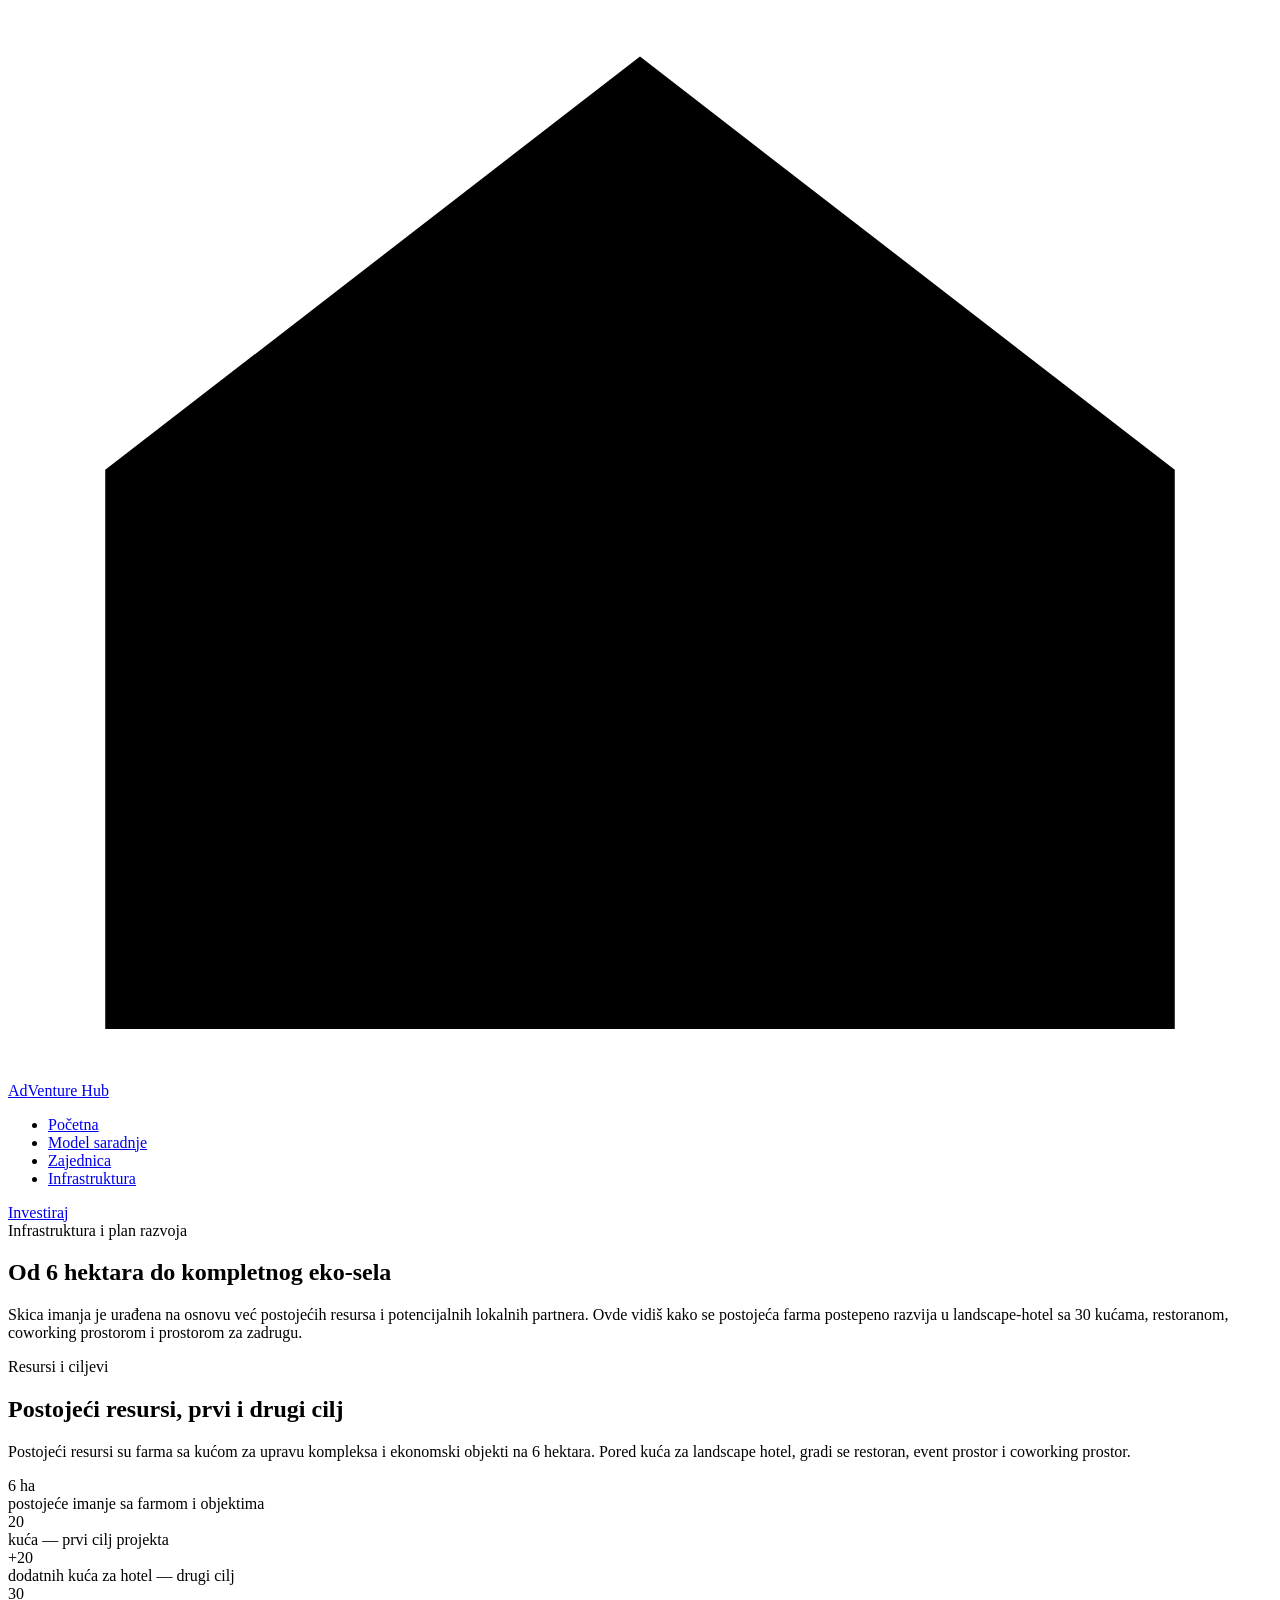
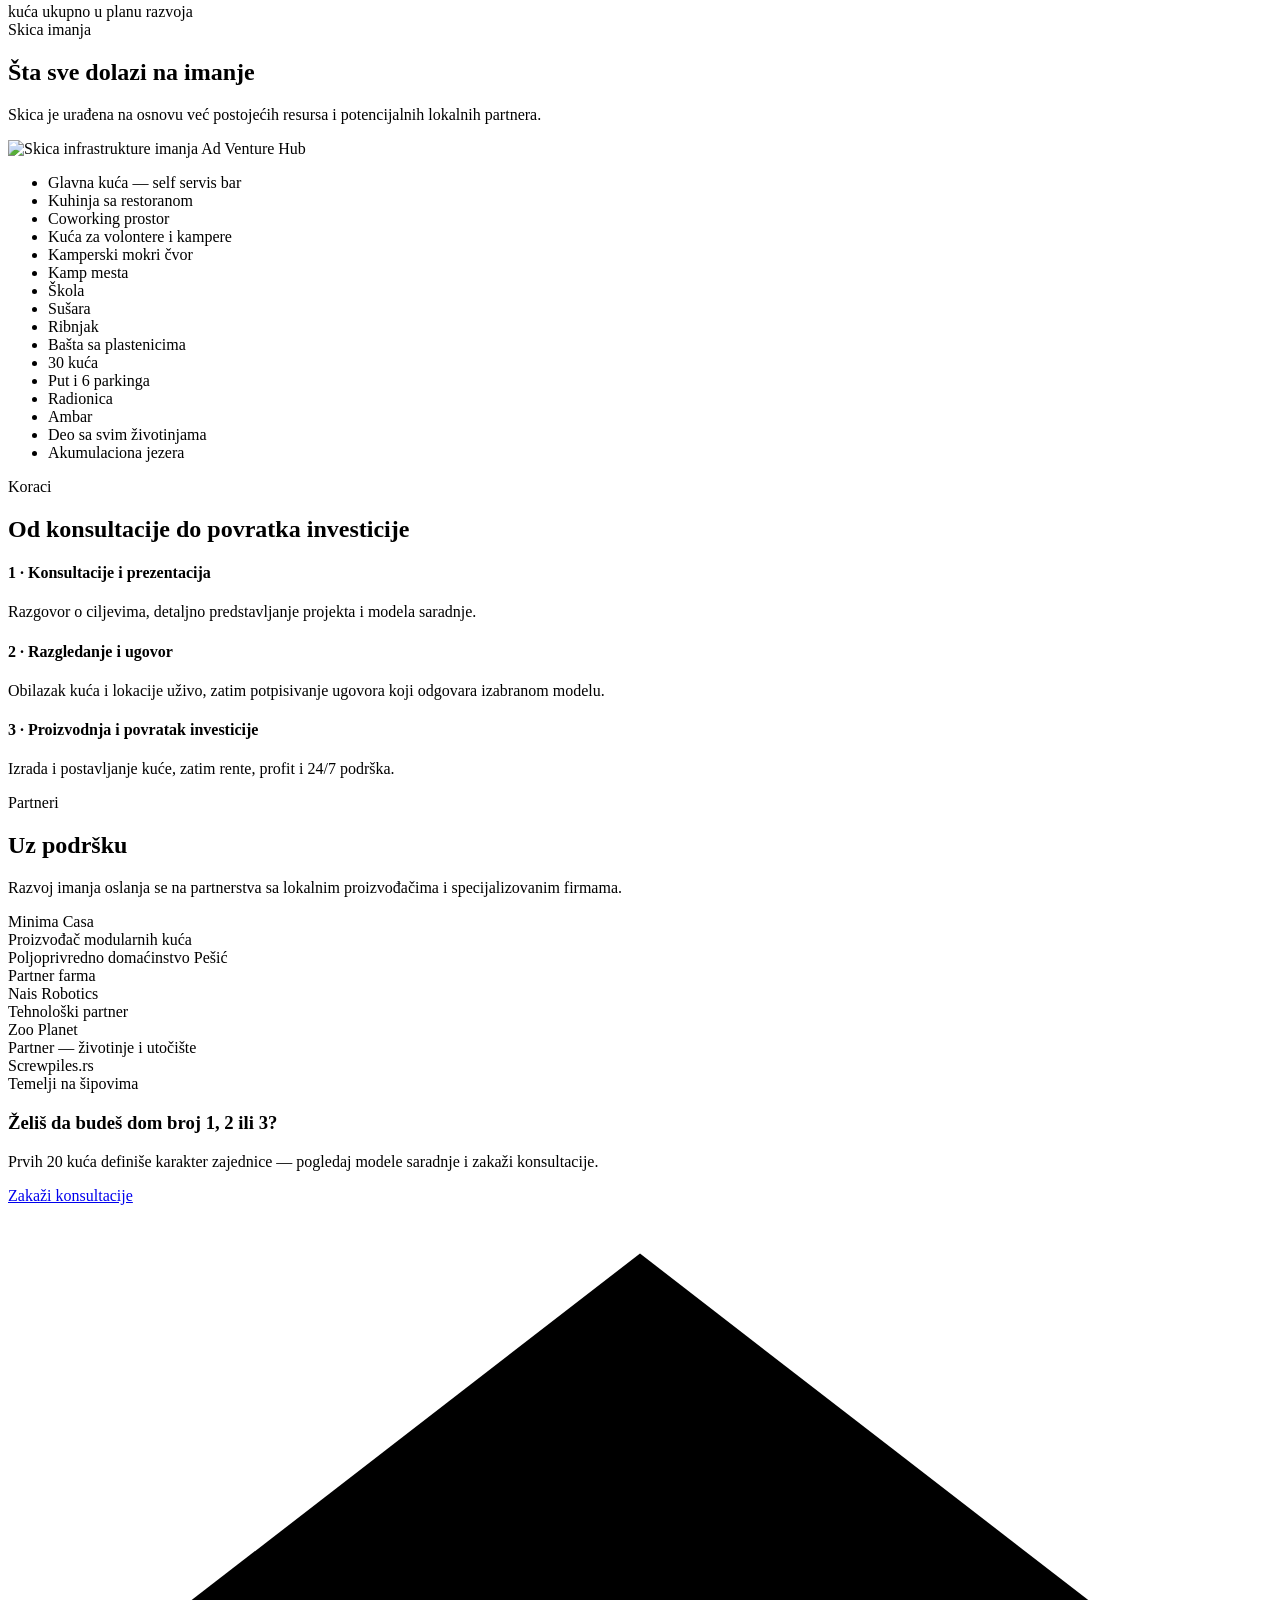
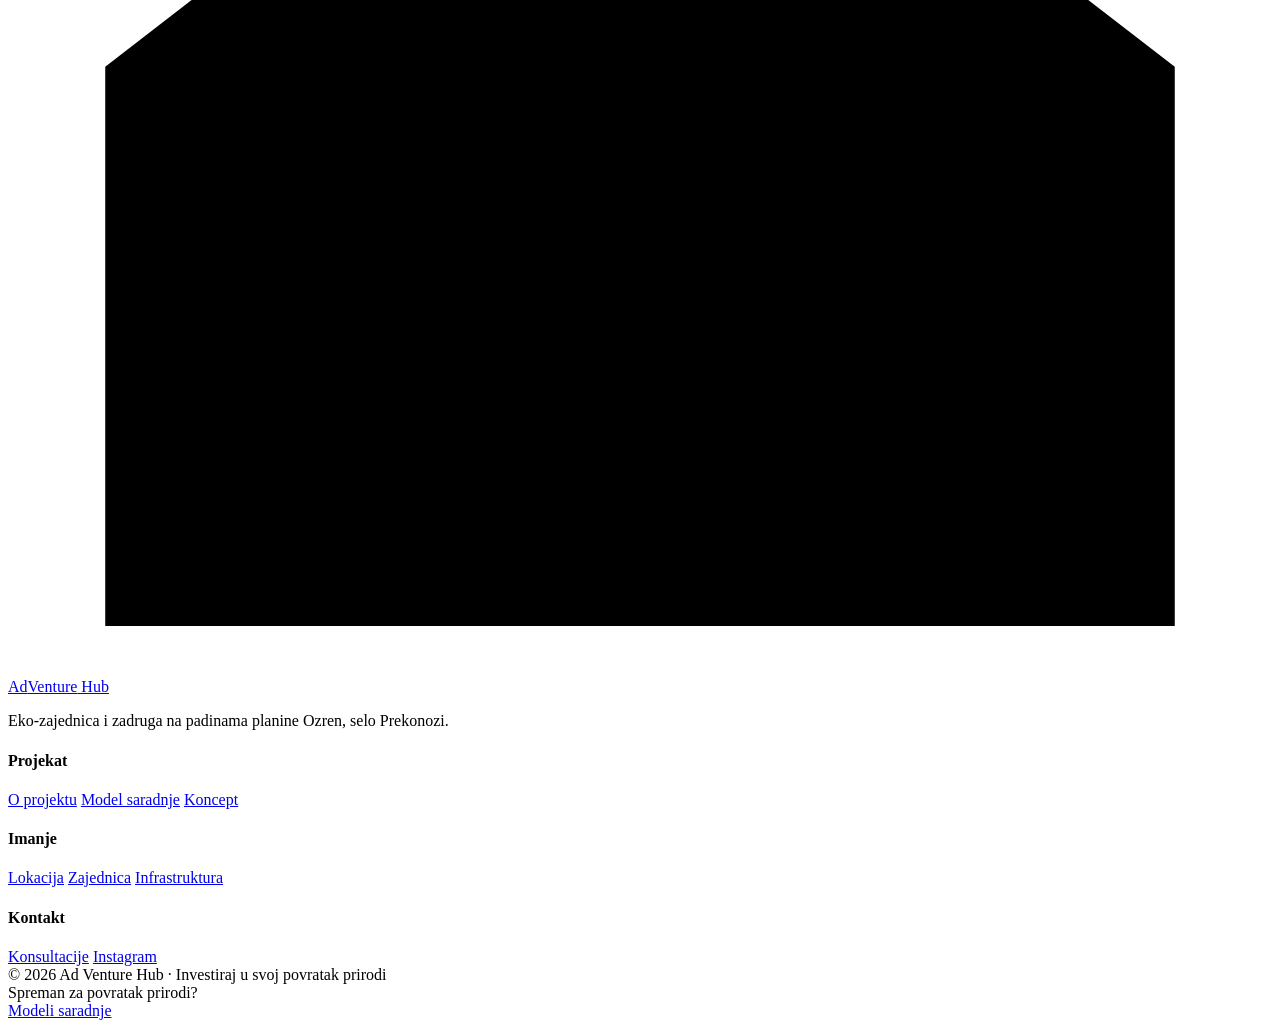
==== infrastruktura.html @ 5d9820a5 "Add files via upload" ====
<!DOCTYPE html>
<html lang="sr">
<head>
<meta charset="UTF-8">
<meta name="viewport" content="width=device-width, initial-scale=1.0">
<title>Infrastruktura — Ad Venture Hub</title>
<link rel="stylesheet" href="assets/style.css">
<link rel="preconnect" href="https://fonts.googleapis.com">
<link href="https://fonts.googleapis.com/css2?family=Fraunces:ital,opsz,wght@0,9..144,400..700;1,9..144,400..600&family=Source+Sans+3:wght@400;600;700&display=swap" rel="stylesheet">
</head>
<body>

<nav>
  <a href="index.html" class="logo"><svg class="mark" viewBox="0 0 26 22" xmlns="http://www.w3.org/2000/svg"><path d="M2 21V9.5L13 1l11 8.5V21H2z"/><path d="M9 21v-8h8v8"/></svg>Ad<span>Venture</span> Hub</a>
  <ul class="nav-links">
    <li><a href="index.html" class="nav-link">Početna</a></li>
    <li><a href="model-saradnje.html" class="nav-link">Model saradnje</a></li>
    <li><a href="zajednica.html" class="nav-link">Zajednica</a></li>
    <li><a href="infrastruktura.html" class="nav-link current">Infrastruktura</a></li>
  </ul>
  <a href="model-saradnje.html" class="nav-cta">Investiraj</a>
</nav>

<!-- TRUST HERO -->
<section class="trust trust-hero">
  <div class="container">
    <div class="eyebrow">Infrastruktura i plan razvoja</div>
    <h1>Od 6 hektara do kompletnog eko-sela</h1>
    <p class="lede">Skica imanja je urađena na osnovu već postojećih resursa i potencijalnih lokalnih partnera. Ovde vidiš kako se postojeća farma postepeno razvija u landscape-hotel sa 30 kućama, restoranom, coworking prostorom i prostorom za zadrugu.</p>
  </div>
</section>

<!-- ROADMAP GOALS -->
<section class="trust">
  <div class="container">
    <div class="section-head">
      <div class="eyebrow">Resursi i ciljevi</div>
      <h2>Postojeći resursi, prvi i drugi cilj</h2>
      <p class="lede">Postojeći resursi su farma sa kućom za upravu kompleksa i ekonomski objekti na 6 hektara. Pored kuća za landscape hotel, gradi se restoran, event prostor i coworking prostor.</p>
    </div>
    <div class="goal-row">
      <div class="stat"><div class="num">6 ha</div><div class="lbl">postojeće imanje sa farmom i objektima</div></div>
      <div class="stat"><div class="num">20</div><div class="lbl">kuća — prvi cilj projekta</div></div>
      <div class="stat"><div class="num">+20</div><div class="lbl">dodatnih kuća za hotel — drugi cilj</div></div>
      <div class="stat"><div class="num">30</div><div class="lbl">kuća ukupno u planu razvoja</div></div>
    </div>
  </div>
</section>

<!-- SITE PLAN -->
<section class="trust" style="background:var(--cream);">
  <div class="container">
    <div class="section-head">
      <div class="eyebrow">Skica imanja</div>
      <h2>Šta sve dolazi na imanje</h2>
      <p class="lede">Skica je urađena na osnovu već postojećih resursa i potencijalnih lokalnih partnera.</p>
    </div>
    <div class="site-plan">
      <div class="site-plan-img">
        <img src="assets/photos/27_infrastructure_map.png" alt="Skica infrastrukture imanja Ad Venture Hub">
      </div>
      <ul class="site-plan-list">
        <li>Glavna kuća — self servis bar</li>
        <li>Kuhinja sa restoranom</li>
        <li>Coworking prostor</li>
        <li>Kuća za volontere i kampere</li>
        <li>Kamperski mokri čvor</li>
        <li>Kamp mesta</li>
        <li>Škola</li>
        <li>Sušara</li>
        <li>Ribnjak</li>
        <li>Bašta sa plastenicima</li>
        <li>30 kuća</li>
        <li>Put i 6 parkinga</li>
        <li>Radionica</li>
        <li>Ambar</li>
        <li>Deo sa svim životinjama</li>
        <li>Akumulaciona jezera</li>
      </ul>
    </div>
  </div>
</section>

<!-- PROCESS STEPS (recap, repeated for orientation) -->
<section class="trust">
  <div class="container">
    <div class="section-head">
      <div class="eyebrow">Koraci</div>
      <h2>Od konsultacije do povratka investicije</h2>
    </div>
    <div class="pillars" style="grid-template-columns:repeat(3,1fr);">
      <div class="pillar"><h4>1 · Konsultacije i prezentacija</h4><p>Razgovor o ciljevima, detaljno predstavljanje projekta i modela saradnje.</p></div>
      <div class="pillar"><h4>2 · Razgledanje i ugovor</h4><p>Obilazak kuća i lokacije uživo, zatim potpisivanje ugovora koji odgovara izabranom modelu.</p></div>
      <div class="pillar"><h4>3 · Proizvodnja i povratak investicije</h4><p>Izrada i postavljanje kuće, zatim rente, profit i 24/7 podrška.</p></div>
    </div>
  </div>
</section>

<!-- PARTNERS -->
<section class="trust" style="background:var(--cream);">
  <div class="container">
    <div class="section-head">
      <div class="eyebrow">Partneri</div>
      <h2>Uz podršku</h2>
      <p class="lede">Razvoj imanja oslanja se na partnerstva sa lokalnim proizvođačima i specijalizovanim firmama.</p>
    </div>
    <div class="partner-row">
      <div class="partner-card">
        <div class="name">Minima Casa</div>
        <div class="role">Proizvođač modularnih kuća</div>
      </div>
      <div class="partner-card">
        <div class="name">Poljoprivredno domaćinstvo Pešić</div>
        <div class="role">Partner farma</div>
      </div>
      <div class="partner-card">
        <div class="name">Nais Robotics</div>
        <div class="role">Tehnološki partner</div>
      </div>
      <div class="partner-card">
        <div class="name">Zoo Planet</div>
        <div class="role">Partner — životinje i utočište</div>
      </div>
      <div class="partner-card">
        <div class="name">Screwpiles.rs</div>
        <div class="role">Temelji na šipovima</div>
      </div>
    </div>
  </div>
</section>

<!-- CTA -->
<section class="trust">
  <div class="container">
    <div class="cta-banner">
      <div>
        <h3>Želiš da budeš dom broj 1, 2 ili 3?</h3>
        <p>Prvih 20 kuća definiše karakter zajednice — pogledaj modele saradnje i zakaži konsultacije.</p>
      </div>
      <a href="model-saradnje.html#kontakt" class="btn btn-accent">Zakaži konsultacije</a>
    </div>
  </div>
</section>

<footer>
  <div>
    <a href="index.html" class="logo"><svg class="mark" viewBox="0 0 26 22" xmlns="http://www.w3.org/2000/svg"><path d="M2 21V9.5L13 1l11 8.5V21H2z"/><path d="M9 21v-8h8v8"/></svg>Ad<span>Venture</span> Hub</a>
    <p>Eko-zajednica i zadruga na padinama planine Ozren, selo Prekonozi.</p>
  </div>
  <div class="foot-cols">
    <div class="foot-col">
      <h4>Projekat</h4>
      <a href="index.html#o-projektu">O projektu</a>
      <a href="model-saradnje.html">Model saradnje</a>
      <a href="index.html#koncept">Koncept</a>
    </div>
    <div class="foot-col">
      <h4>Imanje</h4>
      <a href="index.html#lokacija">Lokacija</a>
      <a href="zajednica.html">Zajednica</a>
      <a href="infrastruktura.html">Infrastruktura</a>
    </div>
    <div class="foot-col">
      <h4>Kontakt</h4>
      <a href="model-saradnje.html#kontakt">Konsultacije</a>
      <a href="https://www.instagram.com/adventure_hub_serbia/" target="_blank">Instagram</a>
    </div>
  </div>
</footer>
<div class="copyright">© 2026 Ad Venture Hub · Investiraj u svoj povratak prirodi</div>

<div class="sticky-cta">
  <div class="txt">Spreman za povratak prirodi?</div>
  <a href="model-saradnje.html" class="btn btn-accent">Modeli saradnje</a>
</div>

</body>
</html>
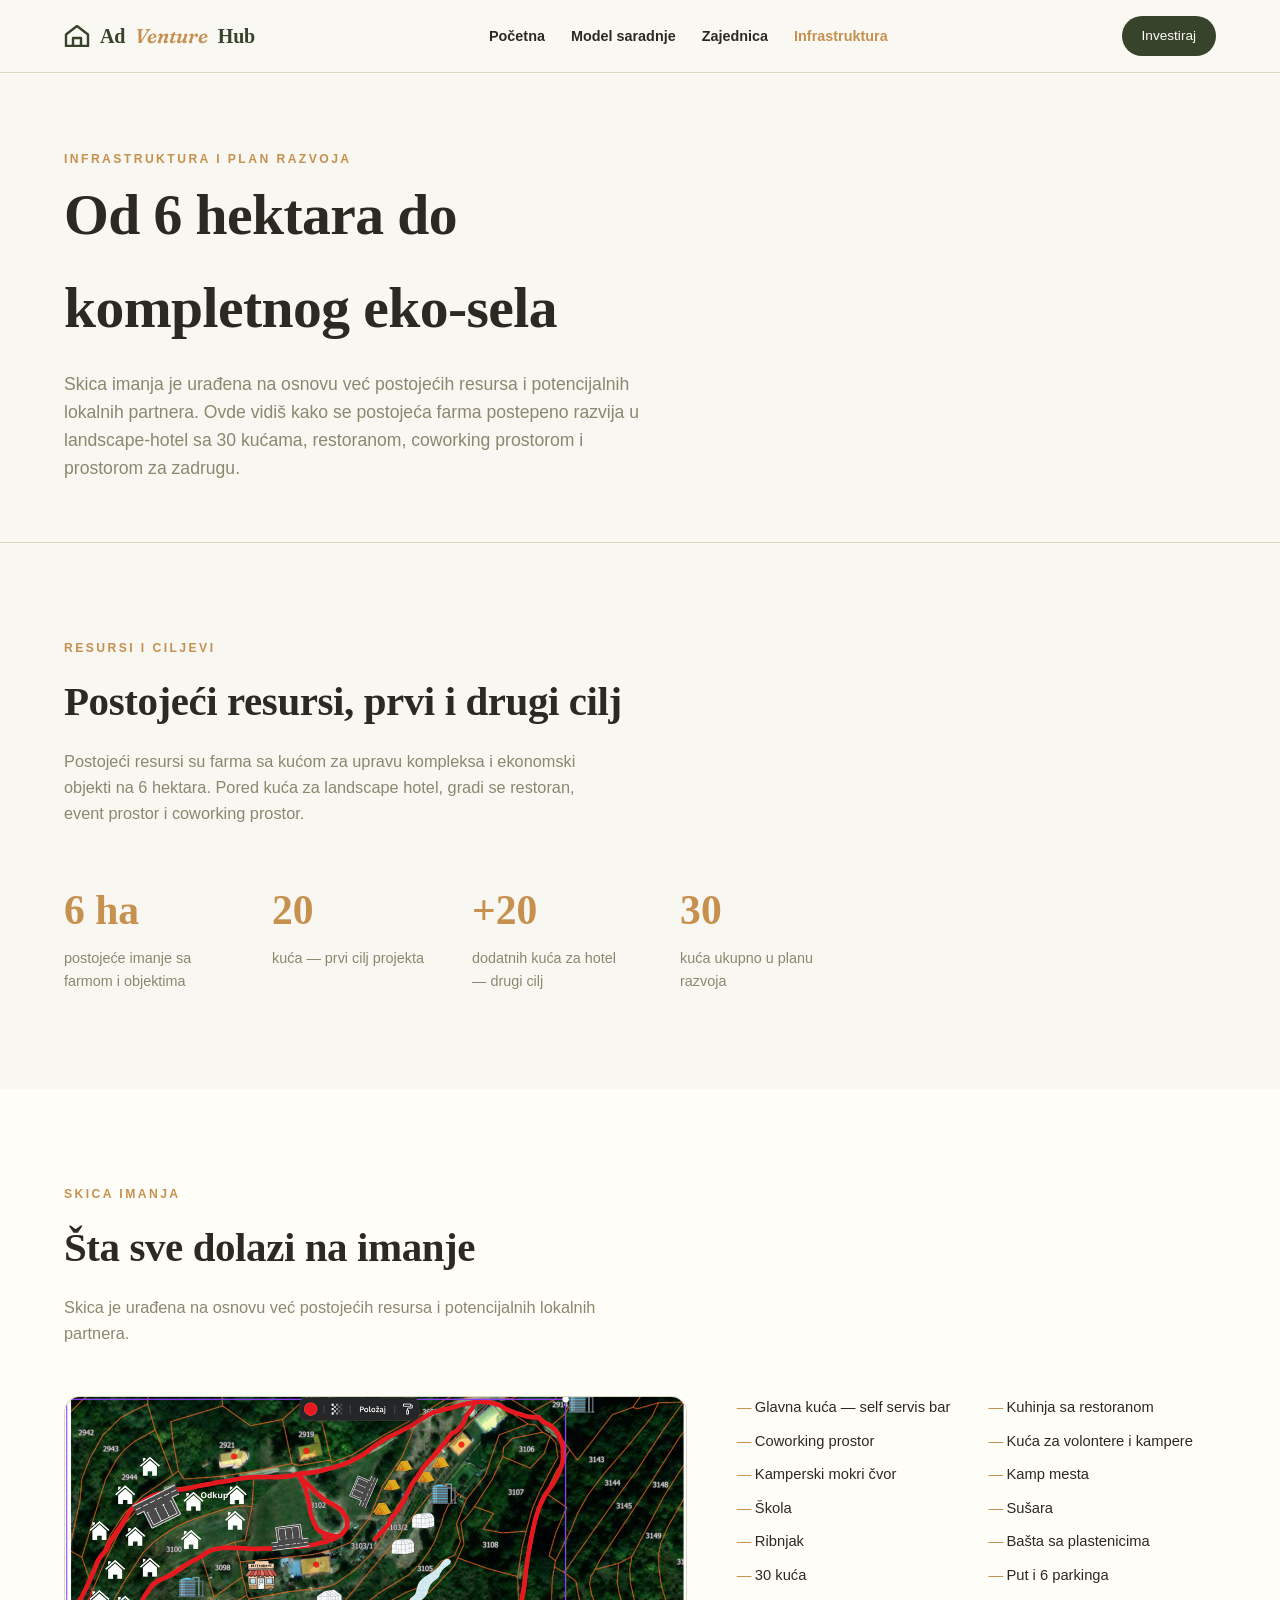
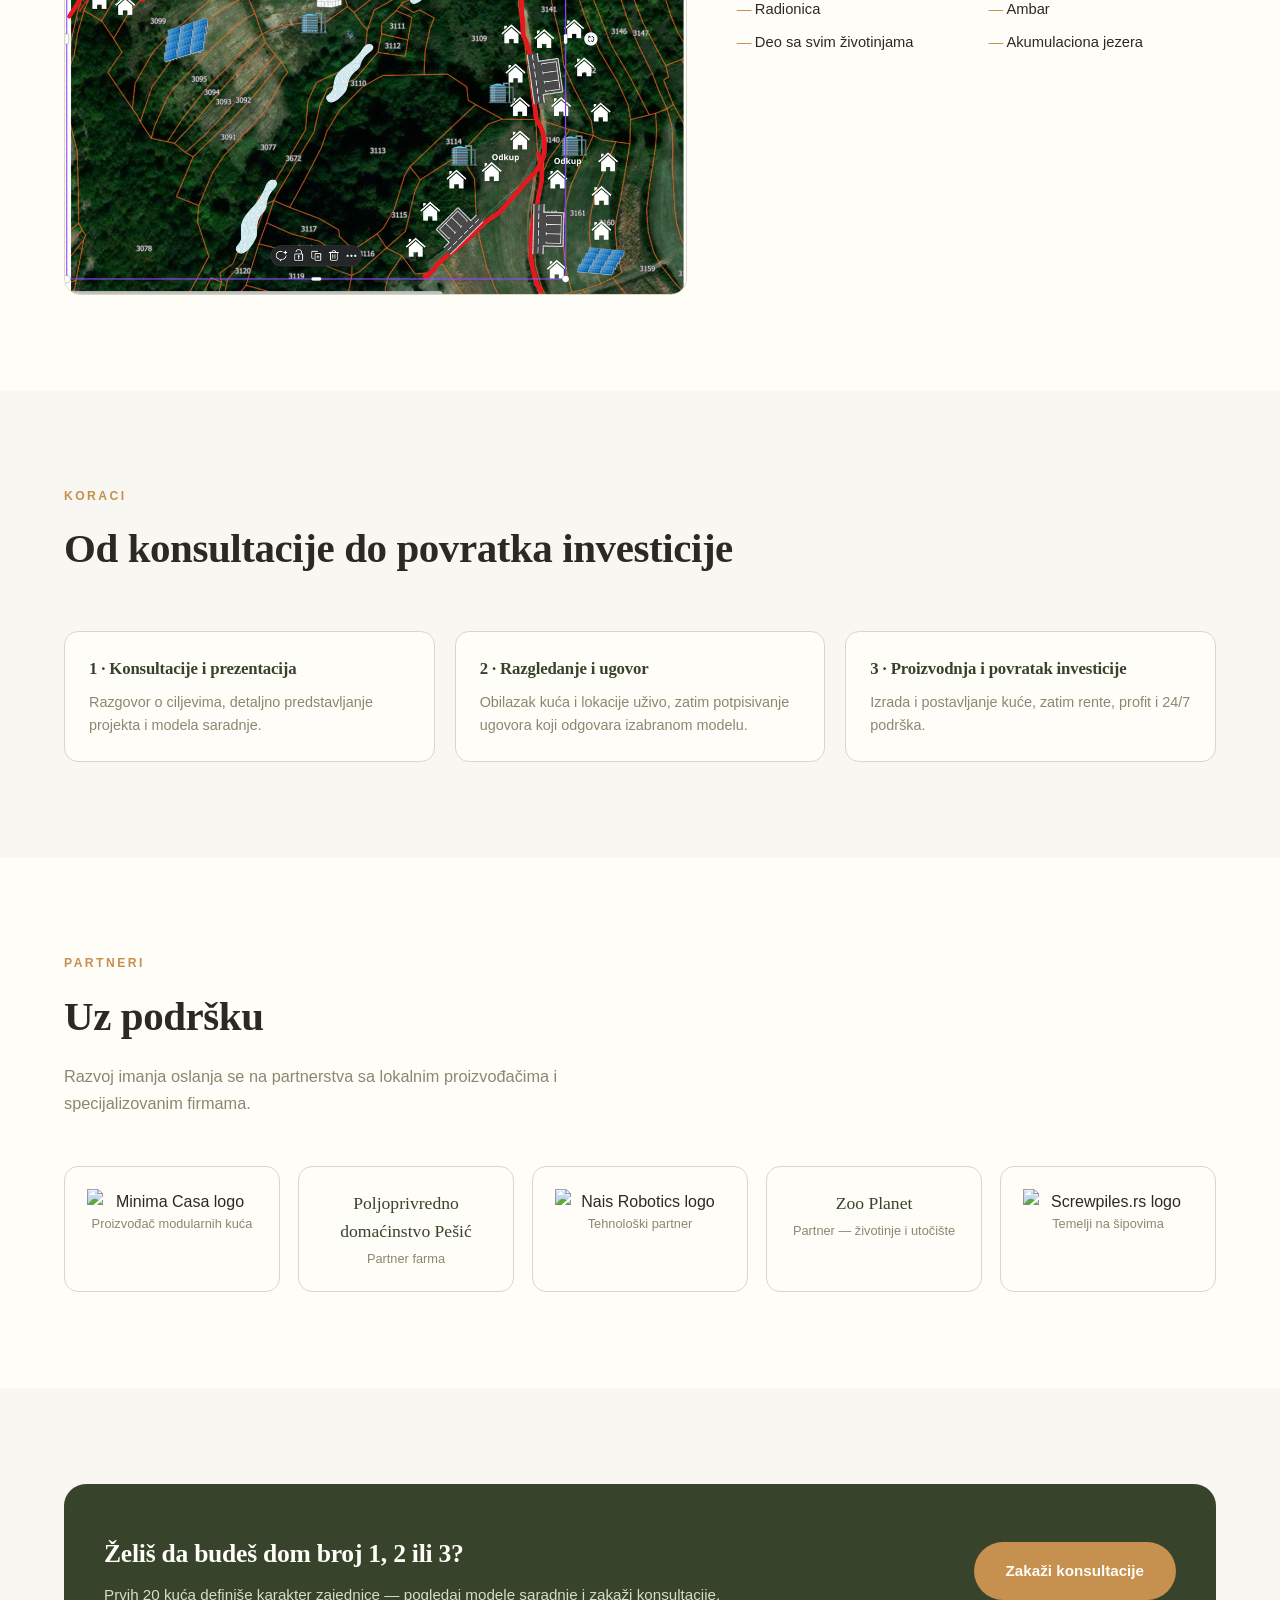
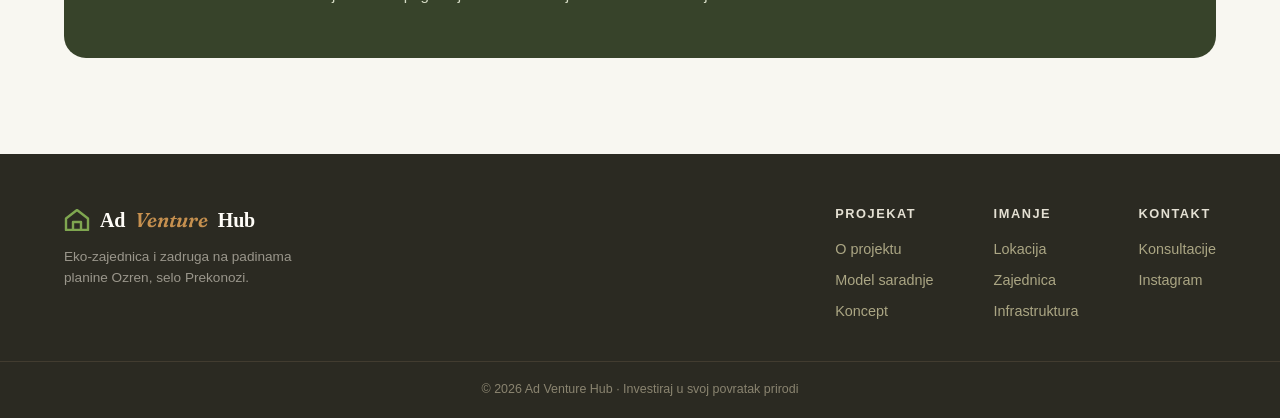
==== commit 56ee9fa9: "Add files via upload" ====
--- a/infrastruktura.html
+++ b/infrastruktura.html
@@ -105,24 +105,24 @@
       <p class="lede">Razvoj imanja oslanja se na partnerstva sa lokalnim proizvođačima i specijalizovanim firmama.</p>
     </div>
     <div class="partner-row">
-      <div class="partner-card">
-        <div class="name">Minima Casa</div>
+      <div class="partner-card dark-chip has-logo">
+        <img src="assets/logos/minima_casa.png" alt="Minima Casa logo">
         <div class="role">Proizvođač modularnih kuća</div>
       </div>
       <div class="partner-card">
         <div class="name">Poljoprivredno domaćinstvo Pešić</div>
         <div class="role">Partner farma</div>
       </div>
-      <div class="partner-card">
-        <div class="name">Nais Robotics</div>
+      <div class="partner-card has-logo">
+        <img src="assets/logos/nais_robotics.png" alt="Nais Robotics logo">
         <div class="role">Tehnološki partner</div>
       </div>
       <div class="partner-card">
         <div class="name">Zoo Planet</div>
         <div class="role">Partner — životinje i utočište</div>
       </div>
-      <div class="partner-card">
-        <div class="name">Screwpiles.rs</div>
+      <div class="partner-card has-logo wide">
+        <img src="assets/logos/screwpiles.png" alt="Screwpiles.rs logo">
         <div class="role">Temelji na šipovima</div>
       </div>
     </div>
--- a/assets/style.css
+++ b/assets/style.css
@@ -0,0 +1,372 @@
+/* ============================================================
+   AD VENTURE HUB — SHARED DESIGN SYSTEM
+   Two modes: "belonging" (editorial/photo-led) and "trust" (clean/grid)
+   ============================================================ */
+
+:root{
+  /* Core palette — re-derived from the actual Ozren/Prekonozi photography:
+     deep forest tree-line, vivid meadow grass, warm cabin wood, soft sky */
+  --moss:#37432a;        /* deep forest green from the tree line — headings, primary text on light */
+  --field:#7fa650;       /* vivid meadow-grass green — belonging-mode accents */
+  --field-soft:#e6ecd9;  /* pale meadow tint, backgrounds */
+  --sand:#f2eee2;        /* warm off-white, cabin-wood adjacent */
+  --paper:#f8f7f1;       /* trust-mode background — lighter, neutral, cooler than before */
+  --bark:#2b2a22;        /* primary text — warm near-black */
+  --clay:#c6904f;        /* honey/cabin-wood accent — CTAs, key numbers, both modes */
+  --clay-soft:#f3e6cf;
+  --line:#dcd6c4;        /* borders */
+  --stone:#8b8770;       /* muted labels, trust mode */
+  --cream:#fffdf8;
+  --ink-on-dark:#eef0e4;
+}
+
+*{margin:0;padding:0;box-sizing:border-box;}
+html{scroll-behavior:smooth;}
+body{
+  font-family:'Source Sans 3','Segoe UI',sans-serif;
+  background:var(--sand);
+  color:var(--bark);
+  line-height:1.6;
+}
+h1,h2,h3,h4{
+  font-family:'Fraunces',Georgia,serif;
+  color:var(--moss);
+  font-weight:600;
+  letter-spacing:-0.01em;
+}
+a{color:inherit;}
+img{display:block;max-width:100%;}
+
+.eyebrow{
+  font-family:'Source Sans 3',sans-serif;
+  font-size:0.76rem;
+  letter-spacing:0.2em;
+  text-transform:uppercase;
+  color:var(--clay);
+  font-weight:700;
+}
+
+.container{max-width:1280px; margin:0 auto;}
+section{padding:96px 5vw;}
+@media(max-width:860px){ section{padding:64px 6vw;} }
+
+/* ===== BUTTONS (consistent across modes) ===== */
+.btn{
+  display:inline-flex; align-items:center; gap:8px; padding:15px 30px; border-radius:100px;
+  font-weight:700; font-size:0.95rem; text-decoration:none; transition:all .25s ease;
+  border:2px solid transparent; cursor:pointer; font-family:inherit;
+}
+.btn-primary{background:var(--moss); color:var(--cream);}
+.btn-primary:hover{background:var(--bark); transform:translateY(-2px);}
+.btn-accent{background:var(--clay); color:var(--cream);}
+.btn-accent:hover{background:#b3683a; transform:translateY(-2px);}
+.btn-outline{border-color:var(--moss); color:var(--moss); background:transparent;}
+.btn-outline:hover{background:var(--moss); color:var(--cream);}
+.btn-outline-light{border-color:rgba(255,255,255,0.6); color:var(--cream); background:transparent;}
+.btn-outline-light:hover{background:var(--cream); color:var(--moss);}
+
+/* ===== NAV (shared) ===== */
+nav{
+  position:fixed; top:0; left:0; right:0; z-index:100;
+  display:flex; align-items:center; justify-content:space-between;
+  padding:16px 5vw;
+  background:rgba(250,248,244,0.92);
+  backdrop-filter:blur(8px);
+  border-bottom:1px solid var(--line);
+}
+.logo{
+  font-family:'Fraunces',serif; font-weight:600; font-size:1.25rem;
+  color:var(--moss); letter-spacing:-0.01em; display:flex; align-items:center; gap:10px;
+  text-decoration:none;
+}
+.logo span{font-style:italic; color:var(--clay);}
+.logo .mark{
+  width:26px; height:22px; flex-shrink:0;
+}
+.logo .mark path{stroke:var(--moss); stroke-width:2.4; fill:none; stroke-linejoin:round; stroke-linecap:round;}
+footer .logo .mark path{stroke:var(--field);}
+nav ul{display:flex; gap:26px; list-style:none; align-items:center;}
+nav a.nav-link{font-size:0.9rem; text-decoration:none; color:var(--bark); font-weight:600; transition:color .2s;}
+nav a.nav-link:hover{color:var(--clay);}
+nav a.nav-link.current{color:var(--clay);}
+.nav-cta{background:var(--moss); color:var(--cream)!important; padding:9px 20px; border-radius:100px; font-size:0.85rem; text-decoration:none;}
+.nav-cta:hover{background:var(--clay);}
+@media(max-width:920px){ nav ul.nav-links{display:none;} }
+
+/* ===== FOOTER (shared) ===== */
+footer{
+  background:var(--bark); color:#c9c4b8; padding:50px 5vw 30px;
+  display:flex; justify-content:space-between; flex-wrap:wrap; gap:40px;
+}
+footer .logo{color:var(--cream);}
+footer .logo span{color:var(--clay);}
+footer p{font-size:0.85rem; max-width:36ch; margin-top:10px; opacity:0.7;}
+.foot-cols{display:flex; gap:60px; flex-wrap:wrap;}
+.foot-col h4{color:#e4e0d3; font-family:'Source Sans 3',sans-serif; font-size:0.8rem; letter-spacing:0.12em; text-transform:uppercase; margin-bottom:14px;}
+.foot-col a{display:block; font-size:0.9rem; margin-bottom:8px; text-decoration:none; color:#aba684; transition:color .2s;}
+.foot-col a:hover{color:var(--clay);}
+.copyright{text-align:center; padding:18px; font-size:0.78rem; color:#8a8470; border-top:1px solid #423c30; background:var(--bark);}
+
+/* ===== BELONGING MODE ==================================================
+   Editorial, photo-led, looser. Used for: hero, vision, community,
+   location, daily-life sections.
+   ======================================================================= */
+
+.belonging{background:var(--sand);}
+.belonging h2{font-size:clamp(2rem,3.6vw,3rem);}
+.belonging .lede{font-size:1.15rem; color:#5a5347; max-width:52ch;}
+
+/* Full-bleed photo hero */
+.b-hero{
+  min-height:92vh; display:flex; align-items:flex-end;
+  position:relative; padding:0;
+  background-size:cover; background-position:center;
+}
+.b-hero::after{
+  content:""; position:absolute; inset:0;
+  background:linear-gradient(180deg, rgba(42,37,32,0.05) 0%, rgba(42,37,32,0.75) 100%);
+}
+.b-hero-content{
+  position:relative; z-index:2; padding:0 5vw 80px; width:100%; max-width:1280px; margin:0 auto;
+  color:var(--cream);
+}
+.b-hero .eyebrow{color:var(--field);}
+.b-hero h1{
+  color:var(--cream); font-size:clamp(2.6rem,6vw,5rem); line-height:1.05; margin:14px 0 22px;
+  max-width:18ch;
+}
+.b-hero h1 em{font-style:italic; color:#e3c9a8;}
+.b-hero p{font-size:1.15rem; color:#e8e4d8; max-width:46ch; margin-bottom:30px;}
+.b-hero-actions{display:flex; gap:16px; flex-wrap:wrap;}
+
+/* Asymmetric image + text blocks */
+.b-split{display:grid; grid-template-columns:1.1fr 1fr; gap:70px; align-items:center;}
+.b-split.reverse{grid-template-columns:1fr 1.1fr;}
+.b-split.reverse .b-img{order:2;}
+.b-img{border-radius:20px; overflow:hidden;}
+.b-img img{width:100%; height:100%; object-fit:cover; display:block;}
+.b-text .quote{
+  font-family:'Fraunces',serif; font-style:italic; font-size:1.4rem; color:var(--moss);
+  border-left:4px solid var(--clay); padding-left:24px; margin:24px 0;
+}
+.b-text p{color:#4d4738; margin-bottom:16px;}
+@media(max-width:980px){
+  .b-split, .b-split.reverse{grid-template-columns:1fr; gap:36px;}
+  .b-split.reverse .b-img{order:0;}
+}
+
+/* Photo strip / mosaic */
+.photo-strip{display:grid; grid-template-columns:repeat(4,1fr); gap:14px;}
+.photo-strip img{aspect-ratio:3/4; object-fit:cover; width:100%; border-radius:14px;}
+.photo-strip .tall{aspect-ratio:3/4.6;}
+@media(max-width:760px){ .photo-strip{grid-template-columns:repeat(2,1fr);} }
+
+/* Concept cards (4: coworking/coliving/hotel/farm) */
+.concept-row{display:grid; grid-template-columns:repeat(4,1fr); gap:20px;}
+.concept-card{border-radius:16px; overflow:hidden; position:relative;}
+.concept-card img{aspect-ratio:1; object-fit:cover; width:100%;}
+.concept-card .label{
+  position:absolute; bottom:0; left:0; right:0; padding:20px;
+  background:linear-gradient(180deg, transparent, rgba(42,37,32,0.75));
+  color:var(--cream); font-family:'Fraunces',serif; font-size:1.2rem;
+}
+@media(max-width:760px){ .concept-row{grid-template-columns:repeat(2,1fr);} }
+
+/* ===== TWO PATHS (Basecamp homepage pattern) ===== */
+.paths{display:grid; grid-template-columns:1fr 1fr; gap:28px;}
+.path-card{
+  border-radius:22px; overflow:hidden; position:relative; min-height:480px;
+  display:flex; flex-direction:column; justify-content:flex-end;
+  background-size:cover; background-position:center;
+}
+.path-card::after{
+  content:""; position:absolute; inset:0;
+  background:linear-gradient(180deg, rgba(42,37,32,0.05) 30%, rgba(42,37,32,0.85) 100%);
+}
+.path-content{position:relative; z-index:2; padding:36px; color:var(--cream);}
+.path-content .eyebrow{color:var(--field);}
+.path-content h3{color:var(--cream); font-size:1.9rem; margin:10px 0 12px;}
+.path-content p{color:#e8e4d8; margin-bottom:22px; max-width:38ch;}
+@media(max-width:860px){ .paths{grid-template-columns:1fr;} .path-card{min-height:400px;} }
+
+/* ===== TRUST MODE ==================================================
+   Clean, grid-based, neutral. Used for: investment/legal/comparison.
+   ===================================================================== */
+
+.trust{background:var(--paper);}
+.trust h2{font-size:clamp(1.9rem,3.2vw,2.6rem); color:var(--bark);}
+.trust .eyebrow{color:var(--clay);}
+.trust .lede{font-size:1.02rem; color:var(--stone); max-width:60ch;}
+
+.trust-hero{
+  padding-top:150px; padding-bottom:60px; background:var(--paper); border-bottom:1px solid var(--line);
+}
+.trust-hero h1{font-size:clamp(2.4rem,4.5vw,3.6rem); color:var(--bark); max-width:22ch;}
+.trust-hero .lede{font-size:1.1rem; margin-top:16px;}
+
+/* Tier comparison */
+.tier-grid{display:grid; grid-template-columns:repeat(3,1fr); gap:24px;}
+.tier-card{
+  background:var(--cream); border:1px solid var(--line); border-radius:18px; padding:36px 30px;
+  display:flex; flex-direction:column;
+}
+.tier-card.highlight{border-color:var(--clay); box-shadow:0 20px 50px -24px rgba(201,122,74,0.35);}
+.tier-icon{width:100%; display:flex; justify-content:center; margin-bottom:18px;}
+.tier-icon svg{width:64px; height:64px;}
+.tier-card h3{font-size:1.4rem; text-align:center; margin-bottom:6px;}
+.tier-tag{
+  display:block; text-align:center; font-size:0.78rem; font-weight:700; letter-spacing:0.08em;
+  text-transform:uppercase; color:var(--clay); margin-bottom:18px;
+}
+.tier-card .desc{color:var(--stone); font-size:0.95rem; text-align:center; margin-bottom:22px; min-height:64px;}
+.tier-list{list-style:none; display:flex; flex-direction:column; gap:10px; margin-bottom:24px; flex-grow:1;}
+.tier-list li{display:flex; gap:10px; font-size:0.9rem; align-items:flex-start; color:var(--bark);}
+.tier-list li::before{content:"";width:6px;height:6px;border-radius:50%;background:var(--field);margin-top:8px;flex-shrink:0;}
+.tier-contract{
+  background:var(--sand); border-radius:10px; padding:12px 16px; font-size:0.82rem; color:var(--moss);
+  font-weight:600; text-align:center; margin-bottom:16px;
+}
+@media(max-width:920px){ .tier-grid{grid-template-columns:1fr;} }
+
+/* Key-number stat row */
+.stat-row{display:flex; gap:48px; flex-wrap:wrap;}
+.stat .num{font-family:'Fraunces',serif; font-size:2.4rem; color:var(--clay); font-weight:700;}
+.stat .lbl{font-size:0.88rem; color:var(--stone); max-width:20ch; margin-top:4px;}
+
+/* What's included list */
+.included-grid{display:grid; grid-template-columns:repeat(2,1fr); gap:14px;}
+.included-item{
+  display:flex; gap:14px; align-items:flex-start; padding:18px; background:var(--cream);
+  border:1px solid var(--line); border-radius:12px;
+}
+.included-item .ico{
+  width:36px; height:36px; border-radius:8px; background:var(--field-soft); color:var(--moss);
+  display:flex; align-items:center; justify-content:center; flex-shrink:0; font-size:1.1rem;
+}
+.included-item .txt{font-size:0.92rem; color:var(--bark);}
+.included-item .txt strong{display:block; color:var(--moss); font-size:0.95rem; margin-bottom:2px; font-family:'Fraunces',serif;}
+@media(max-width:760px){ .included-grid{grid-template-columns:1fr;} }
+
+/* Plain-language legal box */
+.legal-box{
+  background:var(--cream); border:1px solid var(--line); border-radius:18px; padding:36px;
+}
+.legal-box h3{font-size:1.3rem; margin-bottom:14px;}
+.legal-box p{color:var(--bark); font-size:0.95rem; margin-bottom:12px;}
+.legal-box .placeholder{
+  display:inline-block; background:var(--clay-soft); color:var(--clay); font-weight:700;
+  font-size:0.78rem; padding:2px 10px; border-radius:6px; letter-spacing:0.02em;
+}
+
+/* FAQ */
+.faq-item{border-bottom:1px solid var(--line); padding:22px 0;}
+.faq-item summary{
+  font-family:'Fraunces',serif; font-size:1.1rem; color:var(--moss); cursor:pointer;
+  list-style:none; display:flex; justify-content:space-between; align-items:center;
+}
+.faq-item summary::-webkit-details-marker{display:none;}
+.faq-item summary::after{content:"+"; font-size:1.4rem; color:var(--clay); font-family:sans-serif;}
+.faq-item[open] summary::after{content:"–";}
+.faq-item .a{margin-top:14px; color:var(--stone); font-size:0.95rem; max-width:65ch;}
+
+/* Repeated CTA banner (trust mode) */
+.cta-banner{
+  background:var(--moss); color:var(--cream); border-radius:22px; padding:50px 40px;
+  display:flex; justify-content:space-between; align-items:center; gap:30px; flex-wrap:wrap;
+}
+.cta-banner h3{color:var(--cream); font-size:1.6rem; margin-bottom:8px;}
+.cta-banner p{color:#d6dcc6; font-size:0.95rem;}
+
+/* Section head shared */
+.section-head{max-width:700px; margin-bottom:50px;}
+.section-head.center{margin:0 auto 50px; text-align:center;}
+.section-head h2{margin-top:10px;}
+.section-head p{margin-top:14px;}
+
+/* Sticky mobile CTA */
+.sticky-cta{
+  position:fixed; bottom:0; left:0; right:0; z-index:200;
+  background:var(--moss); color:var(--cream);
+  display:none; align-items:center; justify-content:space-between;
+  padding:14px 5vw; gap:16px;
+  box-shadow:0 -8px 30px rgba(0,0,0,0.15);
+}
+.sticky-cta .txt{font-size:0.9rem; font-weight:600;}
+.sticky-cta .btn{padding:11px 22px; font-size:0.88rem;}
+@media(max-width:760px){
+  .sticky-cta{display:flex;}
+  body{padding-bottom:74px;}
+}
+
+/* ===== SHARED: feature pillars (4-col) ===== */
+.pillars{display:grid; grid-template-columns:repeat(4,1fr); gap:20px;}
+.pillar{background:var(--cream); border:1px solid var(--line); border-radius:14px; padding:24px;}
+.pillar h4{font-size:1.05rem; margin-bottom:8px;}
+.pillar p{font-size:0.9rem; color:var(--stone);}
+@media(max-width:920px){ .pillars{grid-template-columns:repeat(2,1fr);} }
+@media(max-width:560px){ .pillars{grid-template-columns:1fr;} }
+
+/* ===== SHARED: membership tier comparison (Basic / Gold) ===== */
+.member-grid{display:grid; grid-template-columns:1fr 1fr; gap:28px;}
+.member-card{border-radius:20px; padding:40px; position:relative; overflow:hidden;}
+.member-card.basic{background:var(--cream); border:1px solid var(--line);}
+.member-card.gold{background:linear-gradient(135deg, var(--moss), #28311e); color:var(--cream);}
+.member-card .tier{font-family:'Fraunces',serif; font-size:1.6rem; margin-bottom:6px;}
+.member-card.gold .tier{color:#ecd9b0;}
+.member-card .tier-sub{font-size:0.88rem; opacity:0.75; margin-bottom:24px;}
+.member-card ul{list-style:none; display:flex; flex-direction:column; gap:12px;}
+.member-card li{display:flex; gap:10px; font-size:0.95rem; align-items:flex-start;}
+.member-card li::before{content:"✦"; color:var(--clay); flex-shrink:0; margin-top:2px;}
+.member-card.gold li::before{color:var(--field);}
+@media(max-width:860px){ .member-grid{grid-template-columns:1fr;} }
+
+/* ===== SHARED: employment / work segments (4-col) ===== */
+.employment-grid{display:grid; grid-template-columns:repeat(2,1fr); gap:20px;}
+.employment-card{
+  background:var(--cream); border:1px solid var(--line); border-radius:14px; padding:26px;
+  display:flex; gap:16px; align-items:flex-start;
+}
+.employment-card .num{
+  font-family:'Fraunces',serif; font-size:1.6rem; color:var(--clay); font-weight:700; flex-shrink:0; line-height:1;
+}
+.employment-card h4{font-size:1.05rem; margin-bottom:6px;}
+.employment-card p{font-size:0.9rem; color:var(--stone);}
+@media(max-width:760px){ .employment-grid{grid-template-columns:1fr;} }
+
+/* ===== SHARED: ecological principles list ===== */
+.eco-list{display:flex; flex-direction:column; gap:16px;}
+.eco-item{
+  display:flex; gap:16px; align-items:flex-start; padding:20px 24px; background:var(--cream);
+  border:1px solid var(--line); border-radius:14px;
+}
+.eco-item .ico{
+  width:40px; height:40px; border-radius:10px; background:var(--field-soft); color:var(--moss);
+  display:flex; align-items:center; justify-content:center; flex-shrink:0; font-size:1.2rem;
+}
+.eco-item p{font-size:0.95rem; color:var(--bark);}
+
+/* ===== SHARED: partner row ===== */
+.partner-row{display:flex; flex-wrap:wrap; gap:18px;}
+.partner-card{
+  flex:1 1 180px; background:var(--cream); border:1px solid var(--line); border-radius:14px;
+  padding:22px; text-align:center;
+}
+.partner-card .name{font-family:'Fraunces',serif; font-size:1.1rem; color:var(--moss); margin-bottom:4px;}
+.partner-card .role{font-size:0.8rem; color:var(--stone);}
+
+/* ===== SHARED: site plan / infrastructure list (2-col with image) ===== */
+.site-plan{display:grid; grid-template-columns:1.3fr 1fr; gap:50px; align-items:start;}
+.site-plan-img{border-radius:16px; overflow:hidden; border:1px solid var(--line);}
+.site-plan-img img{width:100%; display:block;}
+.site-plan-list{list-style:none; display:grid; grid-template-columns:1fr 1fr; gap:10px 24px;}
+.site-plan-list li{font-size:0.92rem; color:var(--bark); padding-left:18px; position:relative;}
+.site-plan-list li::before{content:"—"; position:absolute; left:0; color:var(--clay);}
+@media(max-width:920px){
+  .site-plan{grid-template-columns:1fr;}
+  .site-plan-list{grid-template-columns:1fr;}
+}
+
+/* ===== SHARED: roadmap goal stats ===== */
+.goal-row{display:flex; gap:48px; flex-wrap:wrap;}
+.goal-row .stat .num{font-family:'Fraunces',serif; font-size:2.6rem; color:var(--clay); font-weight:700;}
+.goal-row .stat .lbl{font-size:0.9rem; color:var(--stone); max-width:20ch; margin-top:4px;}
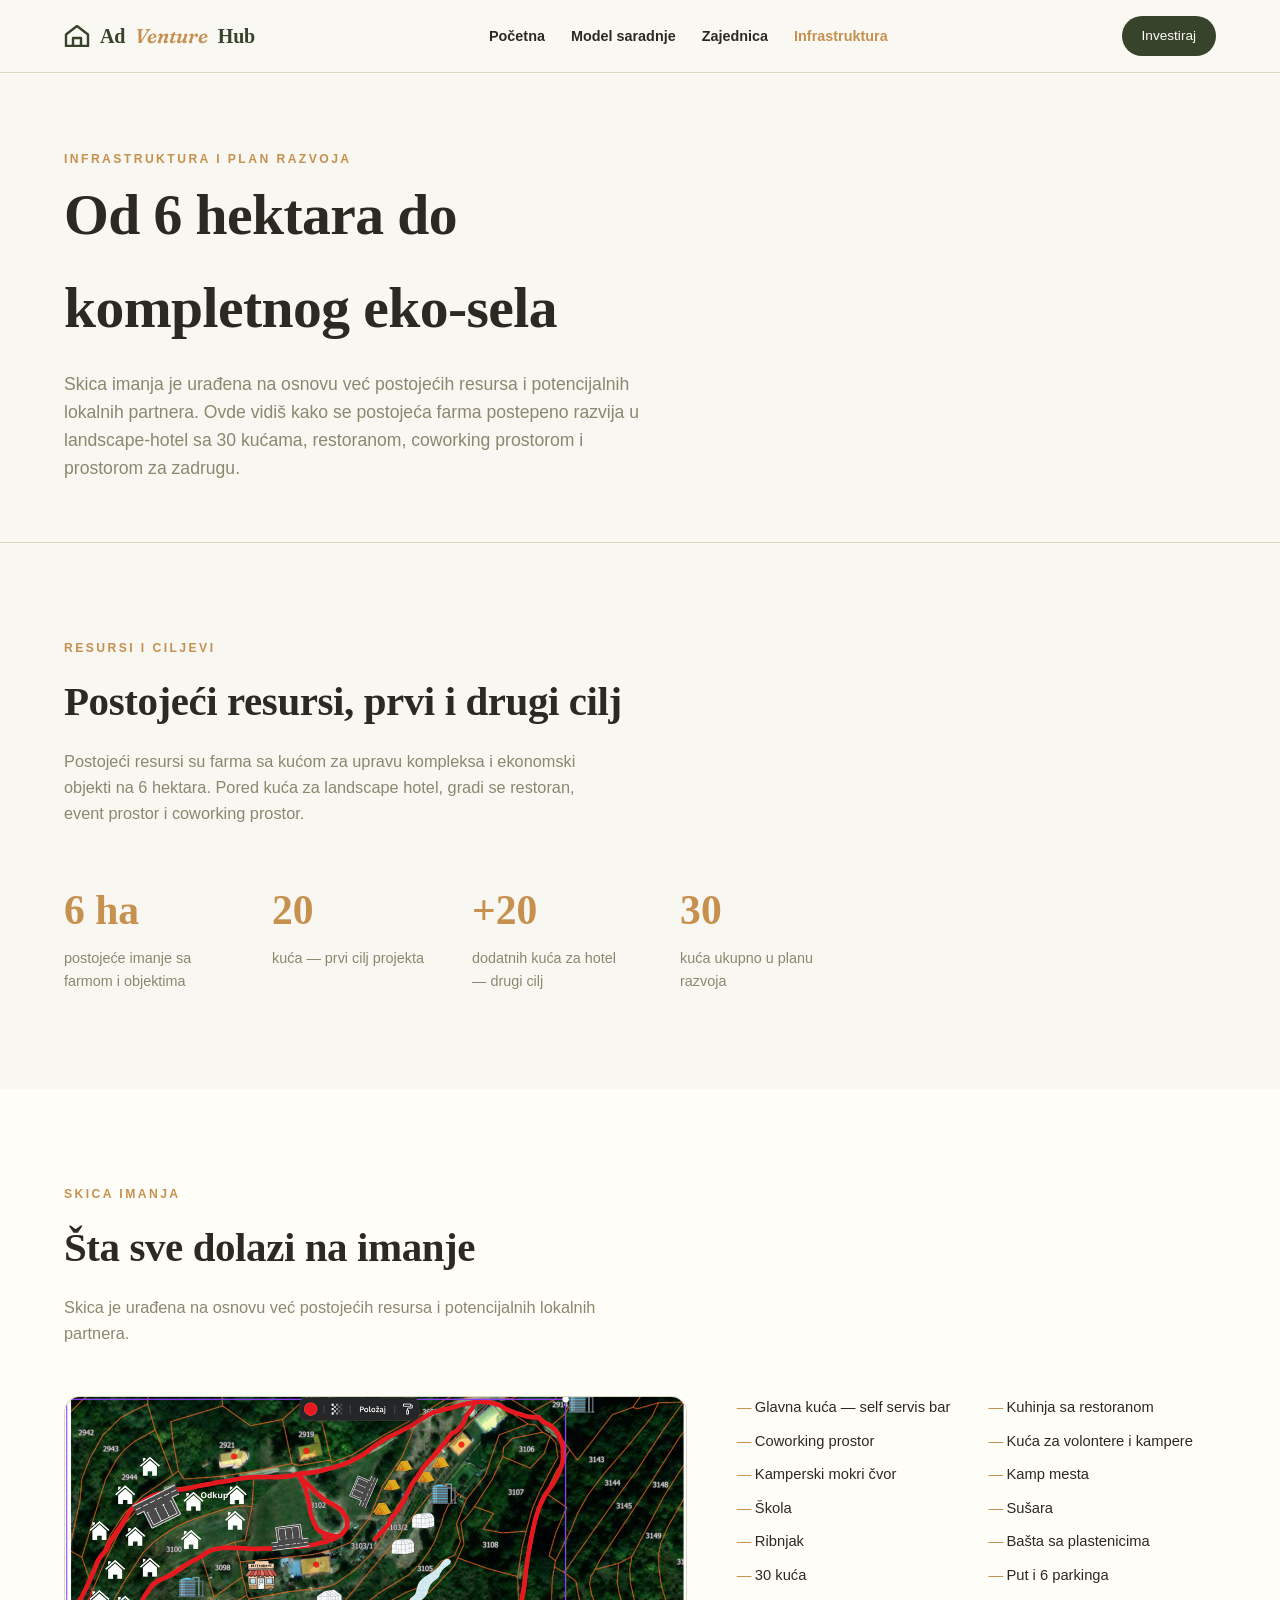
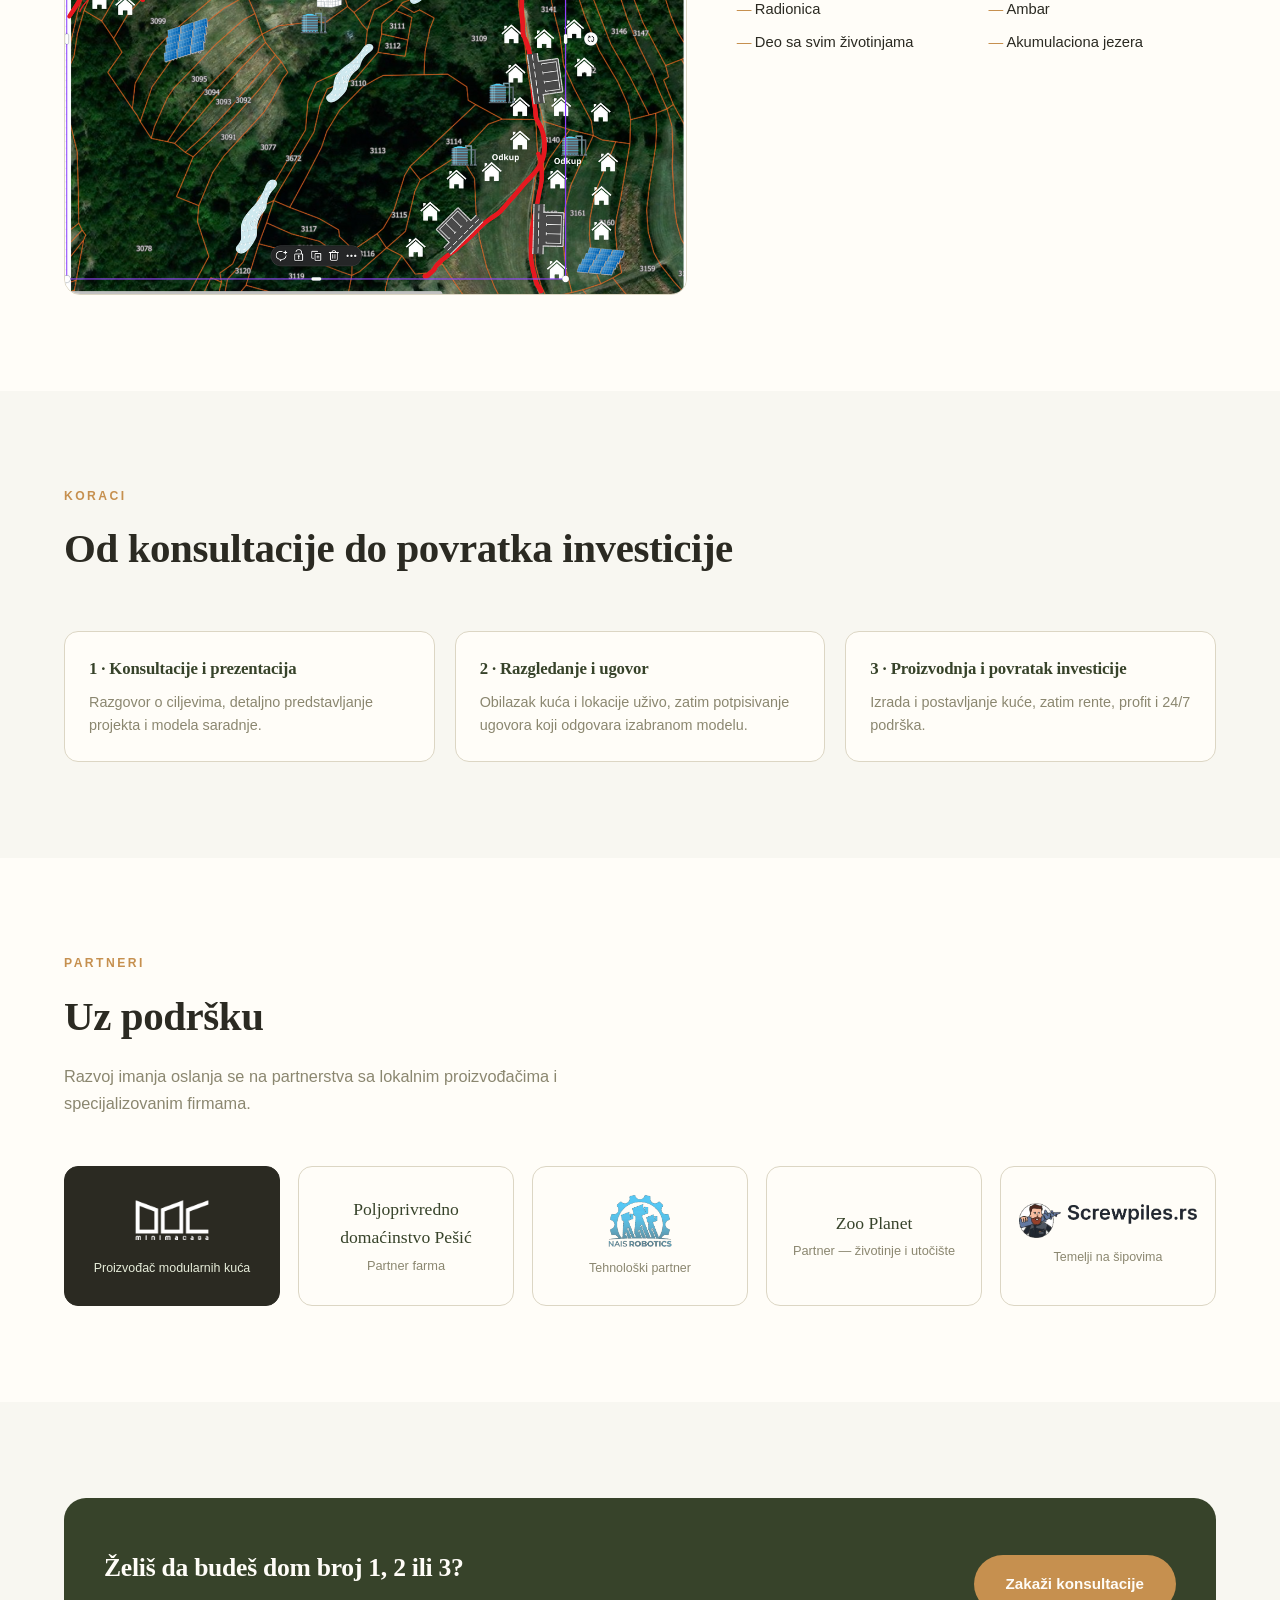
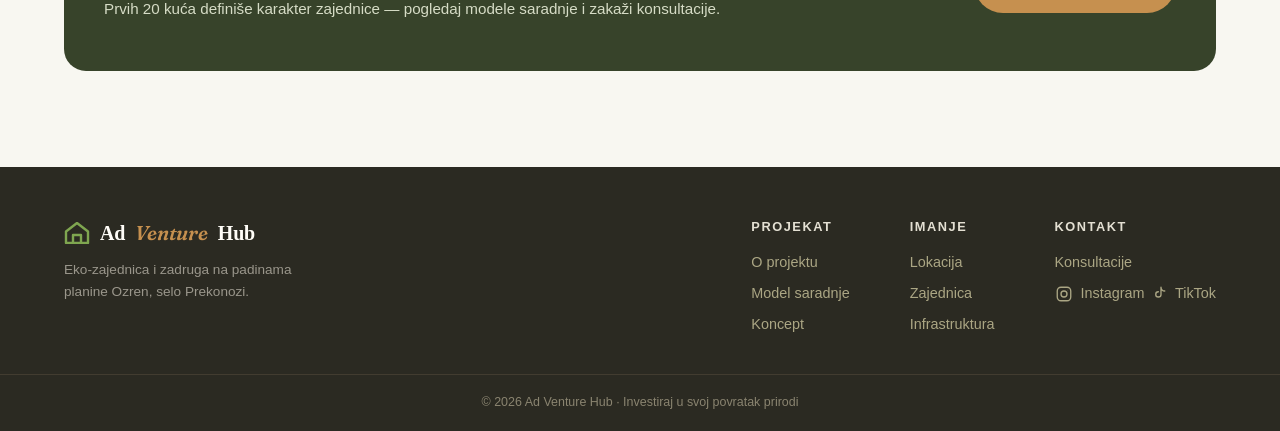
==== commit fb9d087d: "Add files via upload" ====
--- a/infrastruktura.html
+++ b/infrastruktura.html
@@ -163,7 +163,8 @@
     <div class="foot-col">
       <h4>Kontakt</h4>
       <a href="model-saradnje.html#kontakt">Konsultacije</a>
-      <a href="https://www.instagram.com/adventure_hub_serbia/" target="_blank">Instagram</a>
+      <a href="https://www.instagram.com/adventure_hub_serbia/" target="_blank" class="foot-social" aria-label="Ad Venture Hub na Instagramu"><svg viewBox="0 0 24 24"><rect x="3" y="3" width="18" height="18" rx="5"/><circle cx="12" cy="12" r="4"/><circle cx="17.2" cy="6.8" r="0.4" fill="currentColor" stroke="none"/></svg>Instagram</a>
+      <a href="https://www.tiktok.com/@adventurehubserbia" target="_blank" class="foot-social" aria-label="Ad Venture Hub na TikToku"><svg viewBox="0 0 24 24"><path d="M16 3v9.5a3.5 3.5 0 1 1-3.5-3.5M16 3a5 5 0 0 0 5 5"/></svg>TikTok</a>
     </div>
   </div>
 </footer>
--- a/assets/style.css
+++ b/assets/style.css
@@ -105,6 +105,8 @@
 .foot-col h4{color:#e4e0d3; font-family:'Source Sans 3',sans-serif; font-size:0.8rem; letter-spacing:0.12em; text-transform:uppercase; margin-bottom:14px;}
 .foot-col a{display:block; font-size:0.9rem; margin-bottom:8px; text-decoration:none; color:#aba684; transition:color .2s;}
 .foot-col a:hover{color:var(--clay);}
+.foot-col a.foot-social{display:inline-flex; align-items:center; gap:8px;}
+.foot-col a.foot-social svg{width:18px; height:18px; stroke:currentColor; fill:none; stroke-width:1.8; stroke-linecap:round; stroke-linejoin:round; flex-shrink:0;}
 .copyright{text-align:center; padding:18px; font-size:0.78rem; color:#8a8470; border-top:1px solid #423c30; background:var(--bark);}
 
 /* ===== BELONGING MODE ==================================================
@@ -241,8 +243,9 @@
 }
 .included-item .ico{
   width:36px; height:36px; border-radius:8px; background:var(--field-soft); color:var(--moss);
-  display:flex; align-items:center; justify-content:center; flex-shrink:0; font-size:1.1rem;
-}
+  display:flex; align-items:center; justify-content:center; flex-shrink:0;
+}
+.included-item .ico svg{width:20px; height:20px; stroke:var(--moss); fill:none; stroke-width:1.8; stroke-linecap:round; stroke-linejoin:round;}
 .included-item .txt{font-size:0.92rem; color:var(--bark);}
 .included-item .txt strong{display:block; color:var(--moss); font-size:0.95rem; margin-bottom:2px; font-family:'Fraunces',serif;}
 @media(max-width:760px){ .included-grid{grid-template-columns:1fr;} }
@@ -341,8 +344,9 @@
 }
 .eco-item .ico{
   width:40px; height:40px; border-radius:10px; background:var(--field-soft); color:var(--moss);
-  display:flex; align-items:center; justify-content:center; flex-shrink:0; font-size:1.2rem;
-}
+  display:flex; align-items:center; justify-content:center; flex-shrink:0;
+}
+.eco-item .ico svg{width:22px; height:22px; stroke:var(--moss); fill:none; stroke-width:1.8; stroke-linecap:round; stroke-linejoin:round;}
 .eco-item p{font-size:0.95rem; color:var(--bark);}
 
 /* ===== SHARED: partner row ===== */
@@ -350,9 +354,23 @@
 .partner-card{
   flex:1 1 180px; background:var(--cream); border:1px solid var(--line); border-radius:14px;
   padding:22px; text-align:center;
+  display:flex; flex-direction:column; align-items:center; justify-content:center;
+  min-height:140px;
 }
 .partner-card .name{font-family:'Fraunces',serif; font-size:1.1rem; color:var(--moss); margin-bottom:4px;}
 .partner-card .role{font-size:0.8rem; color:var(--stone);}
+
+/* logo cards — Minima Casa, Nais Robotics, Screwpiles */
+.partner-card.has-logo{padding:18px;}
+.partner-card.has-logo img{
+  max-height:56px; max-width:100%; object-fit:contain; margin-bottom:10px;
+}
+.partner-card.has-logo .role{font-size:0.78rem; color:var(--stone);}
+.partner-card.has-logo.wide img{max-height:40px;}
+
+/* dark chip — for white/monochrome logos like Minima Casa */
+.partner-card.dark-chip{background:var(--bark); border-color:var(--bark);}
+.partner-card.dark-chip .role{color:var(--field-soft);}
 
 /* ===== SHARED: site plan / infrastructure list (2-col with image) ===== */
 .site-plan{display:grid; grid-template-columns:1.3fr 1fr; gap:50px; align-items:start;}
